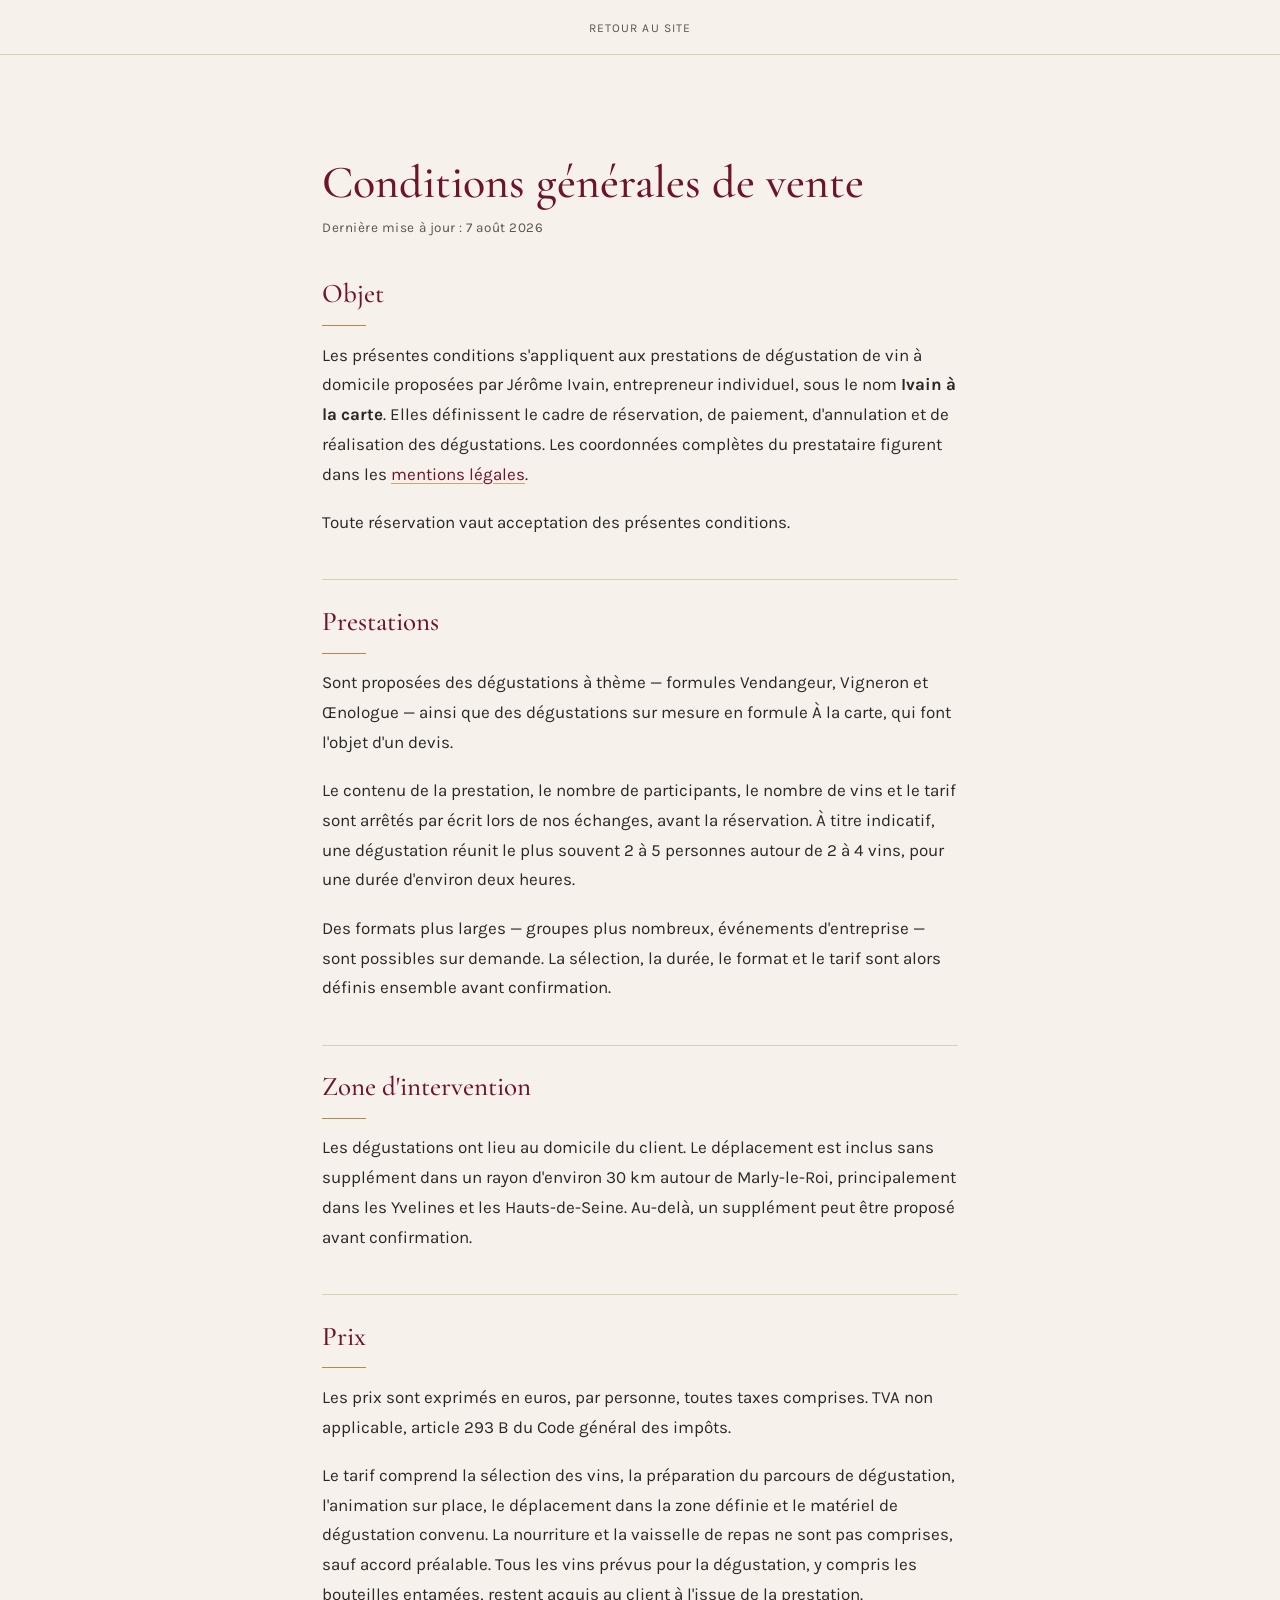
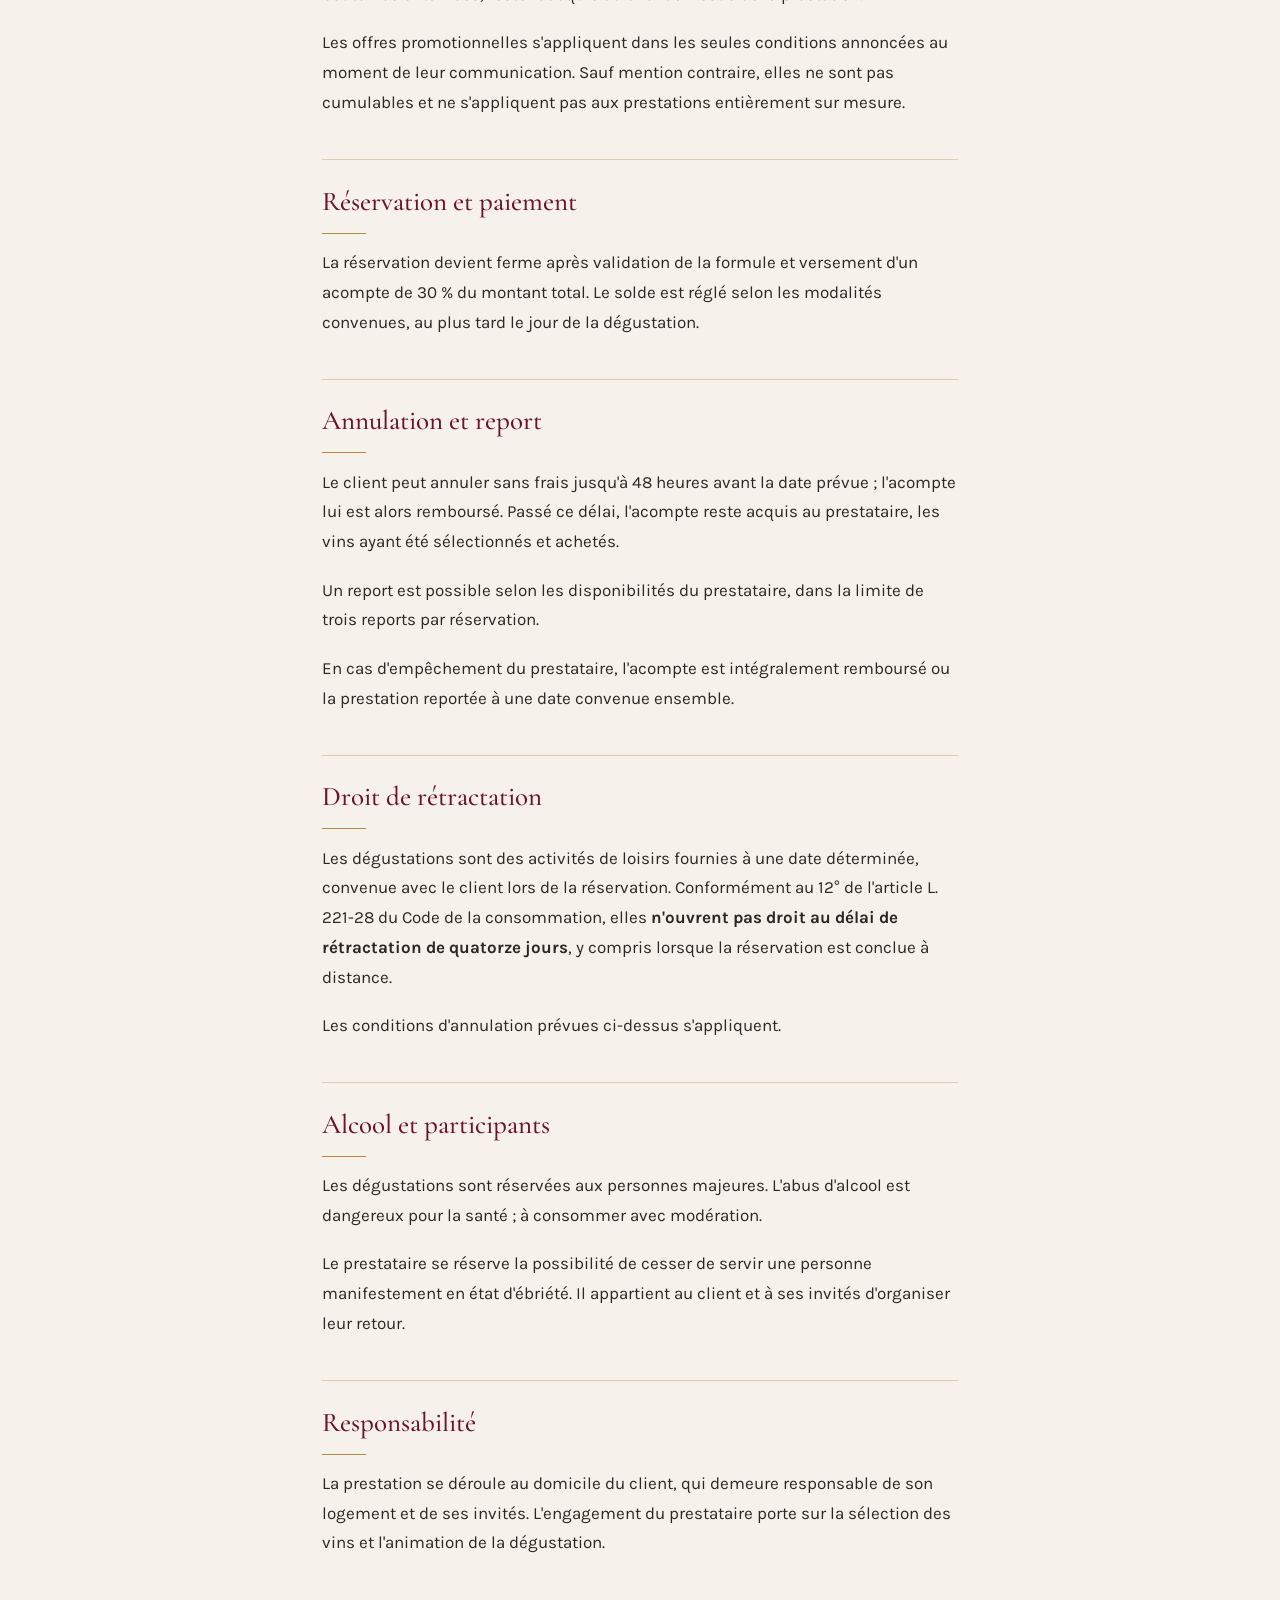
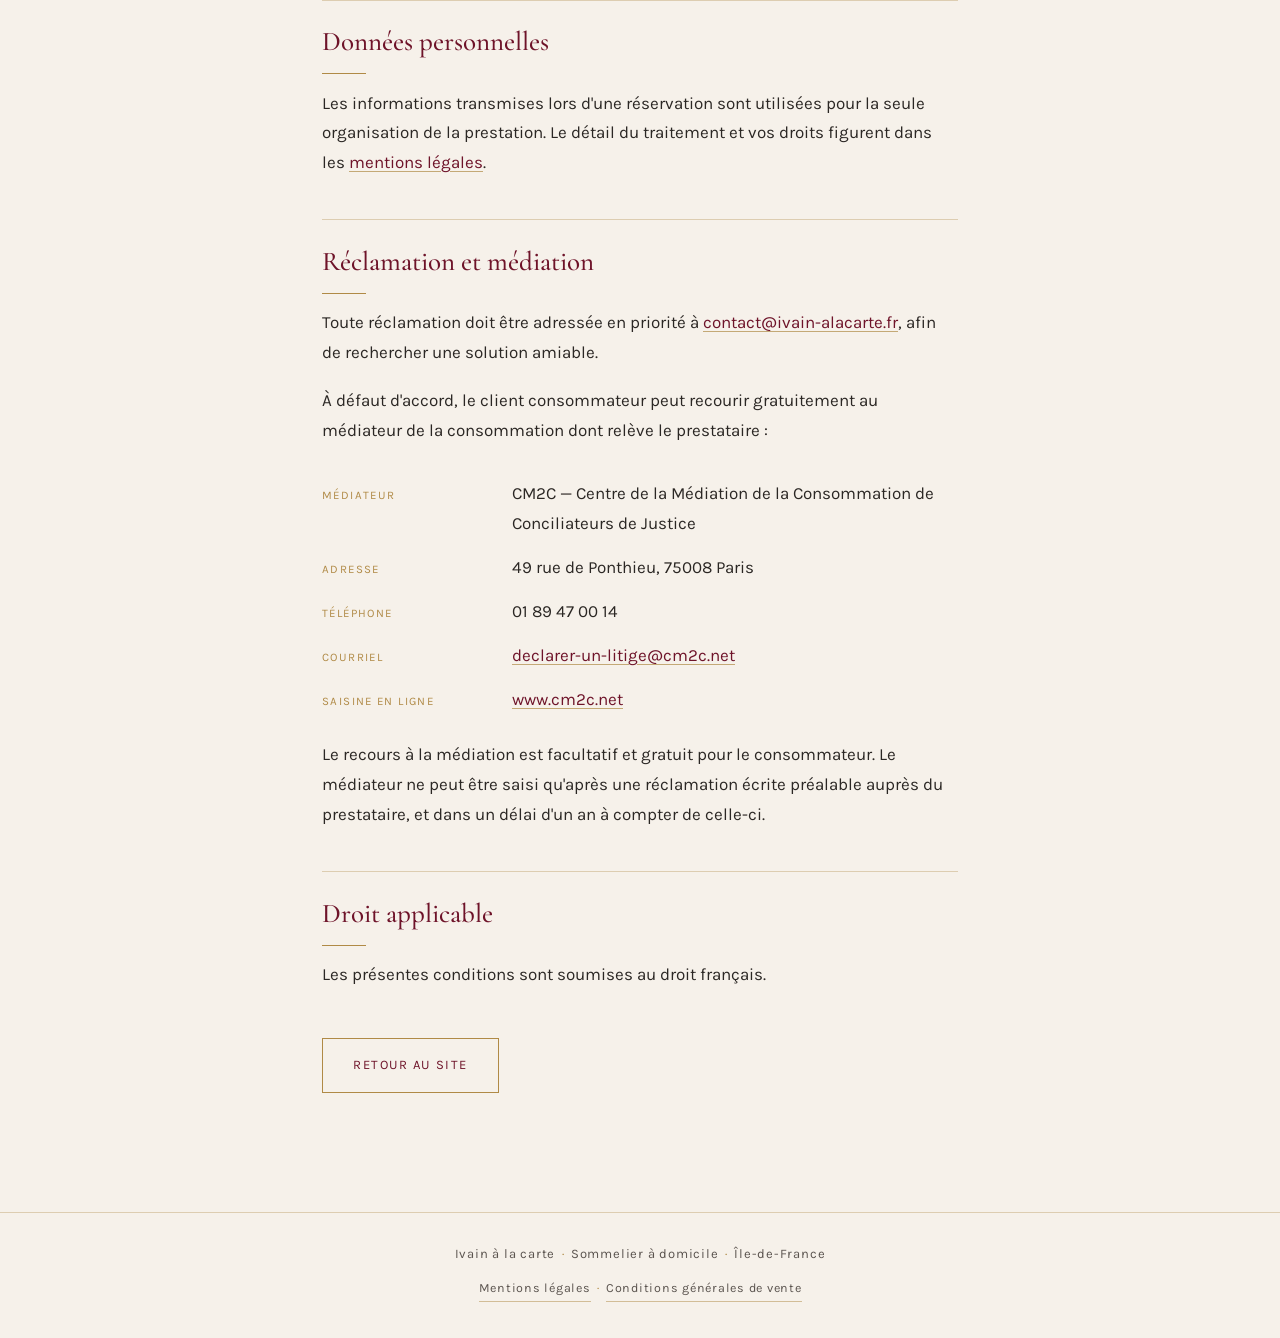
==== cgv.html @ 47469070 "Add files via upload" ====
<!DOCTYPE html>
<html lang="fr">
<head>
<meta charset="utf-8">
<meta name="viewport" content="width=device-width, initial-scale=1">
<title>Conditions générales de vente — Ivain à la carte</title>
<meta name="description" content="Conditions générales de vente des dégustations à domicile Ivain à la carte : réservation, paiement, annulation, déroulement.">
<meta name="robots" content="noindex, follow">
<link rel="canonical" href="https://ivain-alacarte.fr/cgv.html">
<link rel="icon" href="img/favicon.ico" sizes="32x32">
<link rel="icon" href="img/favicon-32.png" type="image/png" sizes="32x32">
<link rel="apple-touch-icon" href="img/favicon-180.png">
<meta name="theme-color" content="#6E1329">

<link rel="preconnect" href="https://fonts.googleapis.com">
<link rel="preconnect" href="https://fonts.gstatic.com" crossorigin>
<link href="https://fonts.googleapis.com/css2?family=Cormorant+Garamond:ital,wght@0,400;0,500;0,600;1,400&family=Karla:wght@400;500;600&display=swap" rel="stylesheet">
<link rel="stylesheet" href="style.css">
</head>
<body>

<nav class="nav" aria-label="Navigation principale">
  <ul>
    <li><a href="index.html">Retour au site</a></li>
  </ul>
</nav>

<main>
<section class="section">
  <div class="wrap narrow">
    <h1 class="titre-legal">Conditions générales de vente</h1>
    <p class="maj">Dernière mise à jour : 7 août 2026</p>

    <div class="legal">

      <h2>Objet</h2>
      <p>Les présentes conditions s'appliquent aux prestations de dégustation de vin à domicile proposées par Jérôme Ivain, entrepreneur individuel, sous le nom <strong>Ivain à la carte</strong>. Elles définissent le cadre de réservation, de paiement, d'annulation et de réalisation des dégustations. Les coordonnées complètes du prestataire figurent dans les <a href="mentions-legales.html">mentions légales</a>.</p>
      <p>Toute réservation vaut acceptation des présentes conditions.</p>

      <h2>Prestations</h2>
      <p>Sont proposées des dégustations à thème — formules Vendangeur, Vigneron et Œnologue — ainsi que des dégustations sur mesure en formule À la carte, qui font l'objet d'un devis.</p>
      <p>Le contenu de la prestation, le nombre de participants, le nombre de vins et le tarif sont arrêtés par écrit lors de nos échanges, avant la réservation. À titre indicatif, une dégustation réunit le plus souvent 2 à 5 personnes autour de 2 à 4 vins, pour une durée d'environ deux heures.</p>
      <p>Des formats plus larges — groupes plus nombreux, événements d'entreprise — sont possibles sur demande. La sélection, la durée, le format et le tarif sont alors définis ensemble avant confirmation.</p>

      <h2>Zone d'intervention</h2>
      <p>Les dégustations ont lieu au domicile du client. Le déplacement est inclus sans supplément dans un rayon d'environ 30 km autour de Marly-le-Roi, principalement dans les Yvelines et les Hauts-de-Seine. Au-delà, un supplément peut être proposé avant confirmation.</p>

      <h2>Prix</h2>
      <p>Les prix sont exprimés en euros, par personne, toutes taxes comprises. TVA non applicable, article 293 B du Code général des impôts.</p>
      <p>Le tarif comprend la sélection des vins, la préparation du parcours de dégustation, l'animation sur place, le déplacement dans la zone définie et le matériel de dégustation convenu. La nourriture et la vaisselle de repas ne sont pas comprises, sauf accord préalable. Tous les vins prévus pour la dégustation, y compris les bouteilles entamées, restent acquis au client à l'issue de la prestation.</p>
      <p>Les offres promotionnelles s'appliquent dans les seules conditions annoncées au moment de leur communication. Sauf mention contraire, elles ne sont pas cumulables et ne s'appliquent pas aux prestations entièrement sur mesure.</p>

      <h2>Réservation et paiement</h2>
      <p>La réservation devient ferme après validation de la formule et versement d'un acompte de 30 % du montant total. Le solde est réglé selon les modalités convenues, au plus tard le jour de la dégustation.</p>

      <h2>Annulation et report</h2>
      <p>Le client peut annuler sans frais jusqu'à 48 heures avant la date prévue ; l'acompte lui est alors remboursé. Passé ce délai, l'acompte reste acquis au prestataire, les vins ayant été sélectionnés et achetés.</p>
      <p>Un report est possible selon les disponibilités du prestataire, dans la limite de trois reports par réservation.</p>
      <p>En cas d'empêchement du prestataire, l'acompte est intégralement remboursé ou la prestation reportée à une date convenue ensemble.</p>

      <h2>Droit de rétractation</h2>
      <p>Les dégustations sont des activités de loisirs fournies à une date déterminée, convenue avec le client lors de la réservation. Conformément au 12° de l'article L. 221-28 du Code de la consommation, elles <strong>n'ouvrent pas droit au délai de rétractation de quatorze jours</strong>, y compris lorsque la réservation est conclue à distance.</p>
      <p>Les conditions d'annulation prévues ci-dessus s'appliquent.</p>

      <h2>Alcool et participants</h2>
      <p>Les dégustations sont réservées aux personnes majeures. L'abus d'alcool est dangereux pour la santé ; à consommer avec modération.</p>
      <p>Le prestataire se réserve la possibilité de cesser de servir une personne manifestement en état d'ébriété. Il appartient au client et à ses invités d'organiser leur retour.</p>

      <h2>Responsabilité</h2>
      <p>La prestation se déroule au domicile du client, qui demeure responsable de son logement et de ses invités. L'engagement du prestataire porte sur la sélection des vins et l'animation de la dégustation.</p>

      <h2>Données personnelles</h2>
      <p>Les informations transmises lors d'une réservation sont utilisées pour la seule organisation de la prestation. Le détail du traitement et vos droits figurent dans les <a href="mentions-legales.html">mentions légales</a>.</p>

      <h2>Réclamation et médiation</h2>
      <p>Toute réclamation doit être adressée en priorité à <a href="mailto:contact@ivain-alacarte.fr">contact@ivain-alacarte.fr</a>, afin de rechercher une solution amiable.</p>
      <p>À défaut d'accord, le client consommateur peut recourir gratuitement au médiateur de la consommation dont relève le prestataire :</p>
      <dl>
        <dt>Médiateur</dt><dd>CM2C — Centre de la Médiation de la Consommation de Conciliateurs de Justice</dd>
        <dt>Adresse</dt><dd>49 rue de Ponthieu, 75008 Paris</dd>
        <dt>Téléphone</dt><dd>01 89 47 00 14</dd>
        <dt>Courriel</dt><dd><a href="mailto:declarer-un-litige@cm2c.net">declarer-un-litige@cm2c.net</a></dd>
        <dt>Saisine en ligne</dt><dd><a href="https://www.cm2c.net/declarer-un-litige.php" rel="noopener">www.cm2c.net</a></dd>
      </dl>
      <p>Le recours à la médiation est facultatif et gratuit pour le consommateur. Le médiateur ne peut être saisi qu'après une réclamation écrite préalable auprès du prestataire, et dans un délai d'un an à compter de celle-ci.</p>

      <h2>Droit applicable</h2>
      <p>Les présentes conditions sont soumises au droit français.</p>

    </div>

    <p class="retour"><a class="btn btn-ligne" href="index.html">Retour au site</a></p>
  </div>
</section>
</main>

<footer>
  <p><span class="item">Ivain à la carte</span><span class="sep" aria-hidden="true">·</span><span class="item">Sommelier à domicile</span><span class="sep" aria-hidden="true">·</span><span class="item">Île-de-France</span></p>
  <p class="footer-legal"><a href="mentions-legales.html">Mentions légales</a><span class="sep" aria-hidden="true">·</span><a href="cgv.html">Conditions générales de vente</a></p>
</footer>

</body>
</html>
---- style.css ----
:root{
  --bordeaux:#6E1329;
  --bordeaux-fonce:#5A0F21;
  --or:#B08A46;
  --creme:#F6F1EA;
  --creme-alt:#F0E9E0;
  --anthracite:#2B2724;
  --anthracite-doux:#5A534E;
  --serif:"Cormorant Garamond", Georgia, serif;
  --sans:"Karla", -apple-system, "Segoe UI", sans-serif;
}

*{box-sizing:border-box}
html{-webkit-text-size-adjust:100%; scroll-behavior:smooth}
body{
  margin:0;
  background:var(--creme);
  color:var(--anthracite);
  font-family:var(--sans);
  font-size:17px;
  line-height:1.75;
  overflow-wrap:break-word;
}
img{max-width:100%; display:block}
h1,h2,h3{font-family:var(--serif); font-weight:500; line-height:1.2; margin:0}
p{margin:0 0 1.1em}
a{color:inherit}

/* ---------- Navigation ---------- */
.nav{
  position:sticky; top:0; z-index:10;
  background:rgba(246,241,234,.95);
  backdrop-filter:blur(6px);
  border-bottom:1px solid rgba(176,138,70,.35);
}
.nav ul{
  display:flex; justify-content:center; align-items:center;
  flex-wrap:nowrap; overflow-x:auto; scrollbar-width:none;
  gap:0 10px;
  margin:0; padding:.65rem 12px;
  list-style:none;
}
.nav ul::-webkit-scrollbar{display:none}
.nav a{
  font-size:11px; letter-spacing:.05em; text-transform:uppercase;
  text-decoration:none; color:var(--anthracite-doux);
  padding-bottom:2px; border-bottom:1px solid transparent;
  white-space:nowrap;
}
.nav a:hover,.nav a:focus{color:var(--bordeaux); border-bottom-color:var(--or)}

/* ---------- Structure ---------- */
.wrap{width:100%; max-width:1040px; margin:0 auto; padding:0 22px}
.wrap.narrow{max-width:680px}
.section{padding:76px 0}
.section-alt{background:var(--creme-alt)}
.center{text-align:center}

.section h2{
  font-size:32px; color:var(--bordeaux); margin-bottom:1.1rem;
}
.section h2::after{
  content:""; display:block; width:44px; height:1px;
  background:var(--or); margin:.9rem 0 0;
}
.section h2.center::after{margin-left:auto; margin-right:auto}

/* ---------- 1. Accueil ---------- */
.accueil{padding-top:54px}
.accueil-inner{text-align:center; padding-bottom:46px}
.logo{
  display:block; width:148px; height:148px; border-radius:50%;
  margin:0 auto 24px; overflow:hidden; background:var(--creme);
}
.logo img{width:100%; height:100%; object-fit:cover; transform:scale(1.3)}
.accueil h1{font-size:44px; color:var(--bordeaux); letter-spacing:.01em}
.kicker{
  font-size:12.5px; letter-spacing:.22em; text-transform:uppercase;
  color:var(--or); margin:.7rem 0 0;
}
.rule{width:56px; height:1px; background:var(--or); margin:26px auto}
.promesse{
  font-family:var(--serif); font-size:21px; line-height:1.55;
  color:var(--anthracite); max-width:26ch; margin:0 auto; text-wrap:balance;
}

/* ---------- Bandes images ---------- */
.band{margin:0; overflow:hidden}
.band img{
  width:100%; height:280px; object-fit:cover;
  object-position:center top;
}
.band-respiration img{height:200px; object-position:center 45%}

/* ---------- 2. Le principe ---------- */
.infos{
  border-top:1px solid rgba(176,138,70,.5);
  border-bottom:1px solid rgba(176,138,70,.5);
  padding:22px 0; margin:34px 0 40px; text-align:center;
}
.infos-ligne{
  font-family:var(--serif); font-size:21px; line-height:1.45;
  color:var(--bordeaux); margin:0 0 .45em;
  display:flex; flex-wrap:wrap; justify-content:center; gap:0 .5em;
  font-variant-numeric:lining-nums;
}
.infos-ligne .item{white-space:nowrap}
.infos-ligne .sep{color:var(--or)}
.infos-zone{font-size:14px; color:var(--anthracite-doux); margin:0}
.exergue{
  margin:0; padding:0; text-align:center;
  font-family:var(--serif); font-style:italic;
  font-size:20px; line-height:1.75; color:var(--anthracite-doux);
}
.exergue p{margin:0}

/* ---------- 3. Les formules ---------- */
.section-bordeaux{background:var(--bordeaux); color:var(--creme)}
.section-bordeaux h2{color:var(--creme)}
.grille{
  display:grid; grid-template-columns:1fr; gap:22px;
  margin:40px 0 0;
}
.formule{
  border:1px solid rgba(246,241,234,.28);
  padding:28px 24px 26px;
}
.formule h3{font-size:26px; color:var(--creme)}
.formule .prix{
  font-family:var(--serif); font-size:40px; font-weight:600; color:#EFD3A2;
  margin:.05em 0 .7em; line-height:1.15;
  font-variant-numeric:lining-nums; white-space:nowrap;
}
.formule .prix span{
  font-family:var(--sans); font-size:15px; font-weight:400;
  letter-spacing:.02em; color:rgba(246,241,234,.8);
}
.formule .prix-devis{font-size:30px}
.formule .accroche{
  font-style:italic; font-size:15.5px; color:rgba(246,241,234,.85);
  margin:0 0 .8em;
}
.formule p{color:rgba(246,241,234,.92); font-size:16px}
.formule .exemples{font-size:15px; color:rgba(246,241,234,.75); margin-bottom:0}
.mention{
  text-align:center; font-size:14.5px; letter-spacing:.04em;
  color:rgba(246,241,234,.8); margin:34px 0 34px;
}

/* ---------- Boutons ---------- */
.btn{
  display:inline-block; text-decoration:none;
  font-size:13px; letter-spacing:.12em; text-transform:uppercase;
  padding:15px 30px; border:1px solid var(--bordeaux);
  background:var(--bordeaux); color:var(--creme);
  transition:background .2s ease, color .2s ease;
}
.btn:hover,.btn:focus{background:var(--bordeaux-fonce); border-color:var(--bordeaux-fonce)}
.btn-clair{background:var(--creme); color:var(--bordeaux); border-color:var(--creme)}
.btn-clair:hover,.btn-clair:focus{background:#fff; color:var(--bordeaux); border-color:#fff}
.btn-ligne{background:transparent; color:var(--bordeaux); border-color:var(--or)}
.btn-ligne:hover,.btn-ligne:focus{background:var(--or); border-color:var(--or); color:#fff}
.boutons{display:flex; flex-wrap:wrap; gap:14px; margin-top:34px}
.boutons .btn{flex:1 1 auto; text-align:center}

/* ---------- 4. Déroulé ---------- */
.etapes{list-style:none; margin:40px 0 42px; padding:0}
.etapes li{
  padding:0 0 30px 0; margin:0 0 30px;
  border-bottom:1px solid rgba(176,138,70,.3);
}
.etapes li:last-child{border-bottom:0; padding-bottom:0; margin-bottom:0}
.num{
  display:block; font-family:var(--serif); font-size:30px; font-weight:500;
  color:var(--or); line-height:1; margin-bottom:.5rem;
  font-variant-numeric:lining-nums;
}
.etapes h3{font-size:24px; color:var(--bordeaux); margin-bottom:.6rem}
.etapes p{margin:0}

/* ---------- 5. Qui je suis ---------- */
.bio{display:grid; grid-template-columns:1fr; gap:34px; align-items:start}
.portrait{margin:0}
.portrait img{
  width:100%; max-width:340px; margin:0 auto;
  aspect-ratio:4/5; object-fit:cover; object-position:center top;
  border:1px solid rgba(176,138,70,.45);
}
.bio-texte p:last-child{margin-bottom:0}
.bio-texte sup{font-size:.62em; vertical-align:super; line-height:0}

/* ---------- 6. Témoignage ---------- */
.temoignage{padding:74px 0}
.etoiles{color:#E2C079; letter-spacing:.3em; font-size:17px; margin:0 0 1.4rem}
.temoignage blockquote{
  margin:0; font-family:var(--serif); font-size:24px; line-height:1.55;
  color:var(--creme);
}
.temoignage blockquote p{margin:0}
.signature{
  margin:1.6rem 0 0; font-size:13px; letter-spacing:.14em;
  text-transform:uppercase; color:rgba(246,241,234,.78);
}

/* ---------- 7. Réserver ---------- */
.liste{list-style:none; margin:0 0 1.6em; padding:0}
.liste li{position:relative; padding-left:1.5em; margin-bottom:.5em}
.liste li::before{
  content:"—"; position:absolute; left:0; color:var(--or);
}

/* ---------- Pied de page ---------- */
footer{
  border-top:1px solid rgba(176,138,70,.35);
  padding:30px 22px 36px; text-align:center;
}
footer p{
  margin:0; font-size:13px; letter-spacing:.06em;
  color:var(--anthracite-doux);
  display:flex; flex-wrap:wrap; justify-content:center; gap:0 .5em;
}
footer .item{white-space:nowrap}
footer .sep{color:var(--or)}

/* ---------- Desktop ---------- */
@media (min-width:760px){
  body{font-size:18px}
  .section{padding:100px 0}
  .section h2{font-size:40px}
  .accueil{padding-top:70px}
  .accueil-inner{padding-bottom:60px}
  .logo{width:190px; height:190px}
  .accueil h1{font-size:60px}
  .promesse{font-size:28px; max-width:46ch}
  .band img{height:420px; object-position:center 34%}
  .band-respiration img{height:300px; object-position:center 45%}
  .infos-ligne{font-size:26px}
  .exergue{font-size:23px}
  .grille{grid-template-columns:1fr 1fr; gap:26px}
  .formule{padding:34px 30px}
  .formule h3{font-size:30px}
  .formule .prix{font-size:46px}
  .formule .prix span{font-size:16px}
  .formule .prix-devis{font-size:34px}
  .num{font-size:34px}
  .nav a{font-size:12px; letter-spacing:.09em}
  .nav ul{gap:0 1.3rem; padding:.7rem 22px}
  .bio{grid-template-columns:320px 1fr; gap:52px}
  .portrait img{max-width:none}
  .temoignage blockquote{font-size:30px}
  .boutons{gap:18px}
  .boutons .btn{flex:0 0 auto}
}

/* ---------- Page mentions légales ---------- */
.titre-legal{font-size:36px; color:var(--bordeaux); margin-bottom:.4rem}
.maj{font-size:13.5px; letter-spacing:.04em; color:var(--anthracite-doux); margin:0 0 2.4rem}
.legal h2{
  font-family:var(--serif); font-weight:500;
  font-size:23px; color:var(--bordeaux);
  margin:2.6rem 0 .9rem; padding-top:1.6rem;
  border-top:1px solid rgba(176,138,70,.35);
}
.legal h2:first-child{margin-top:0; padding-top:0; border-top:0}
.legal p{font-size:16px}
.legal a{color:var(--bordeaux); text-decoration:underline; text-underline-offset:3px; text-decoration-color:rgba(176,138,70,.7)}
.legal a:hover,.legal a:focus{text-decoration-color:var(--bordeaux)}
.legal dl{margin:0 0 1.4em; display:grid; grid-template-columns:1fr; gap:0}
.legal dt{
  font-size:11.5px; letter-spacing:.12em; text-transform:uppercase;
  color:var(--or); margin-top:1em;
}
.legal dd{margin:.15em 0 0; font-size:16px}
.retour{margin-top:3rem}

@media (min-width:760px){
  .titre-legal{font-size:46px}
  .legal p,.legal dd{font-size:17px}
  .legal h2{font-size:27px}
  .legal dl{grid-template-columns:190px 1fr; align-items:baseline; row-gap:0}
  .legal dt{margin-top:.85em}
  .legal dd{margin:.85em 0 0}
}

/* ---------- Lien légal du pied de page ---------- */
.footer-legal{
  margin-top:12px; font-size:12.5px;
  display:flex; flex-wrap:wrap; justify-content:center; gap:0 .5em;
}
.footer-legal .sep{color:var(--or)}
.footer-legal a{
  color:var(--anthracite-doux); text-decoration:none;
  border-bottom:1px solid rgba(176,138,70,.5); padding-bottom:1px;
}
.footer-legal a:hover,.footer-legal a:focus{color:var(--bordeaux); border-bottom-color:var(--bordeaux)}

@media (prefers-reduced-motion:reduce){
  html{scroll-behavior:auto}
  *{transition:none !important}
}
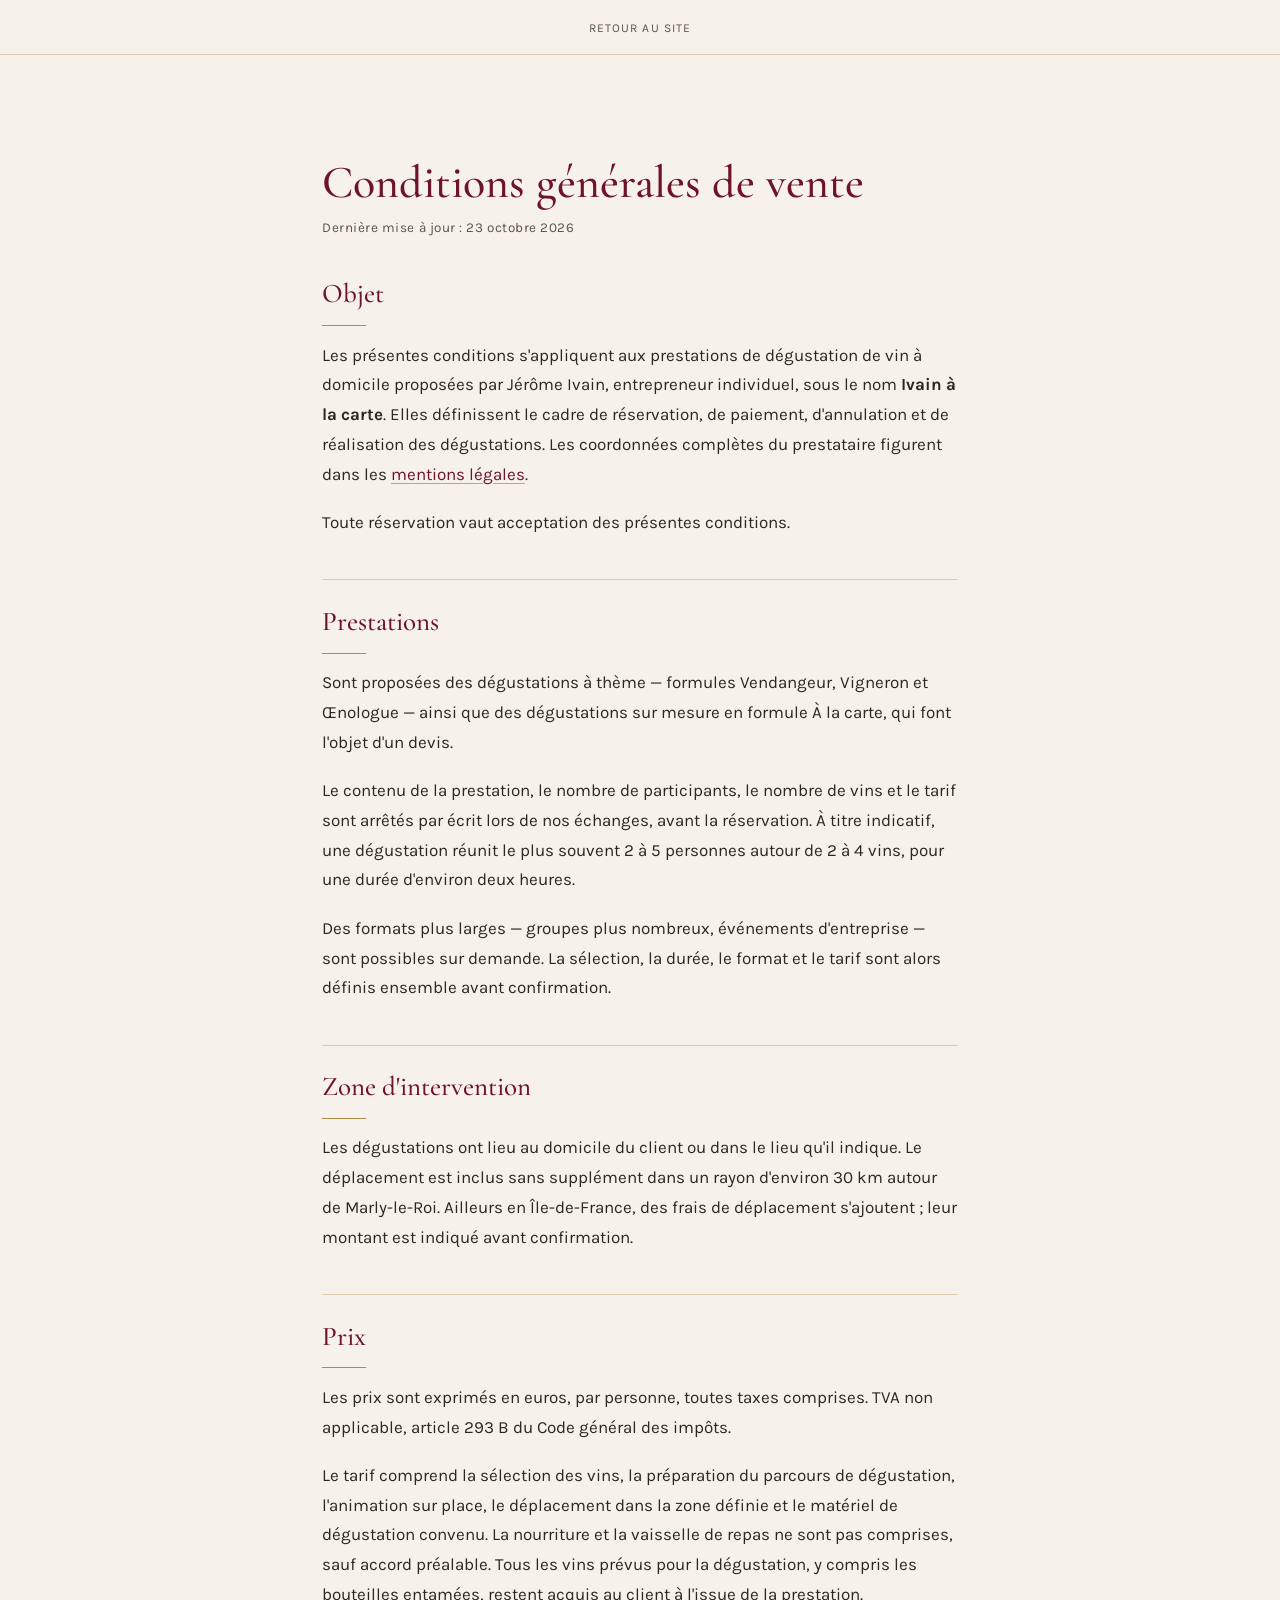
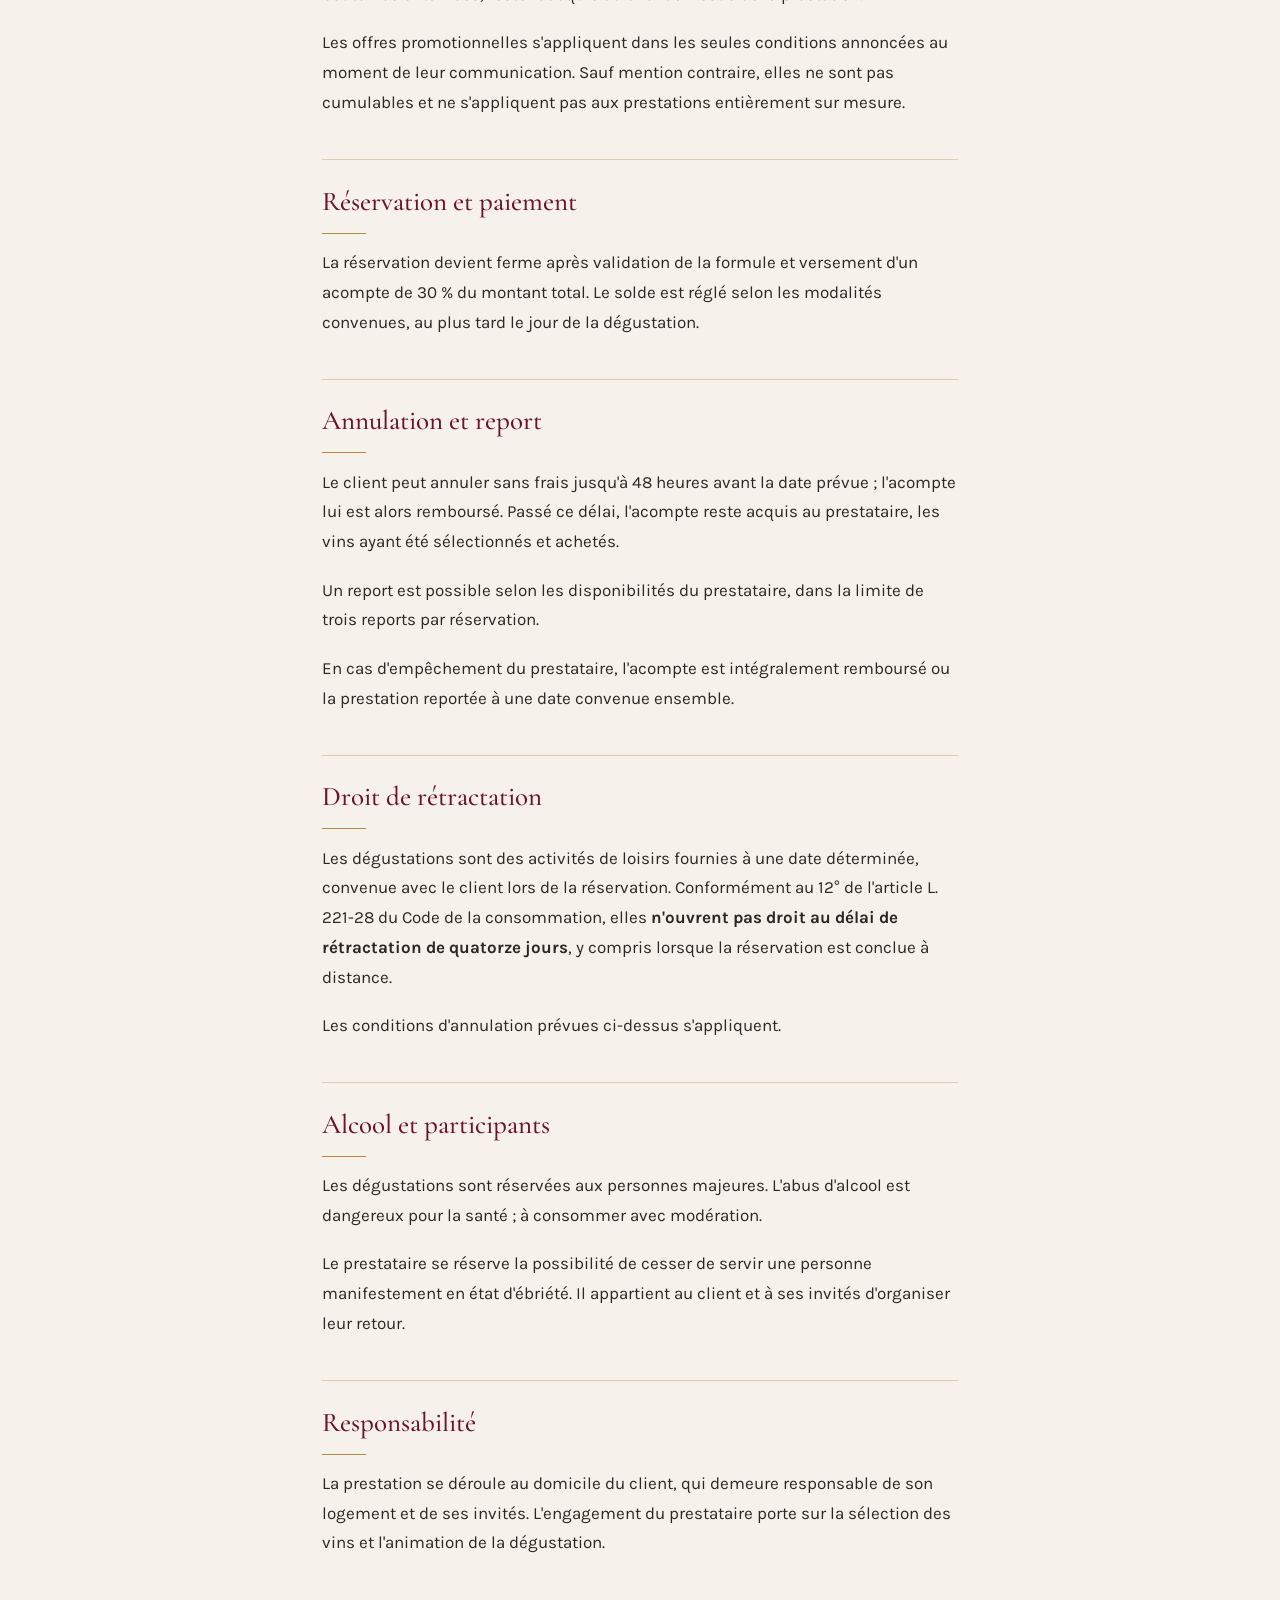
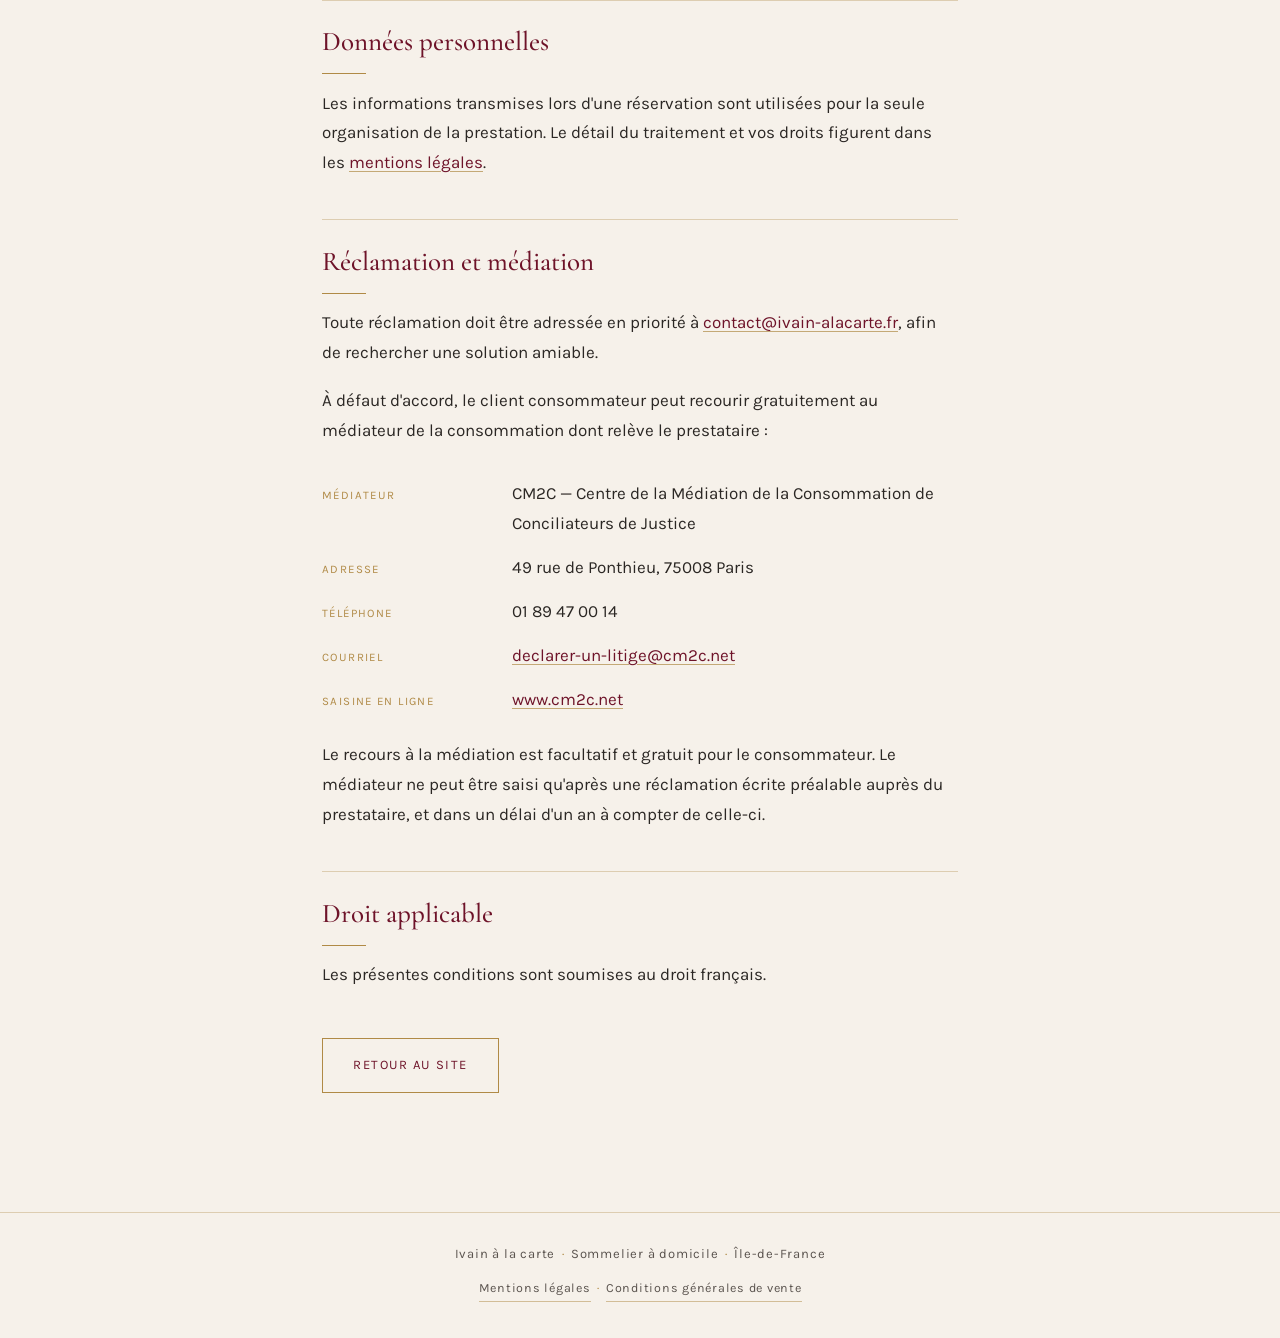
==== commit a18b49fa: "Add files via upload Modified the information about the number of persons and fares for going furthe" ====
--- a/cgv.html
+++ b/cgv.html
@@ -29,7 +29,7 @@
 <section class="section">
   <div class="wrap narrow">
     <h1 class="titre-legal">Conditions générales de vente</h1>
-    <p class="maj">Dernière mise à jour : 7 août 2026</p>
+    <p class="maj">Dernière mise à jour : 23 octobre 2026</p>
 
     <div class="legal">
 
@@ -43,7 +43,7 @@
       <p>Des formats plus larges — groupes plus nombreux, événements d'entreprise — sont possibles sur demande. La sélection, la durée, le format et le tarif sont alors définis ensemble avant confirmation.</p>
 
       <h2>Zone d'intervention</h2>
-      <p>Les dégustations ont lieu au domicile du client. Le déplacement est inclus sans supplément dans un rayon d'environ 30 km autour de Marly-le-Roi, principalement dans les Yvelines et les Hauts-de-Seine. Au-delà, un supplément peut être proposé avant confirmation.</p>
+      <p>Les dégustations ont lieu au domicile du client ou dans le lieu qu'il indique. Le déplacement est inclus sans supplément dans un rayon d'environ 30 km autour de Marly-le-Roi. Ailleurs en Île-de-France, des frais de déplacement s'ajoutent ; leur montant est indiqué avant confirmation.</p>
 
       <h2>Prix</h2>
       <p>Les prix sont exprimés en euros, par personne, toutes taxes comprises. TVA non applicable, article 293 B du Code général des impôts.</p>
